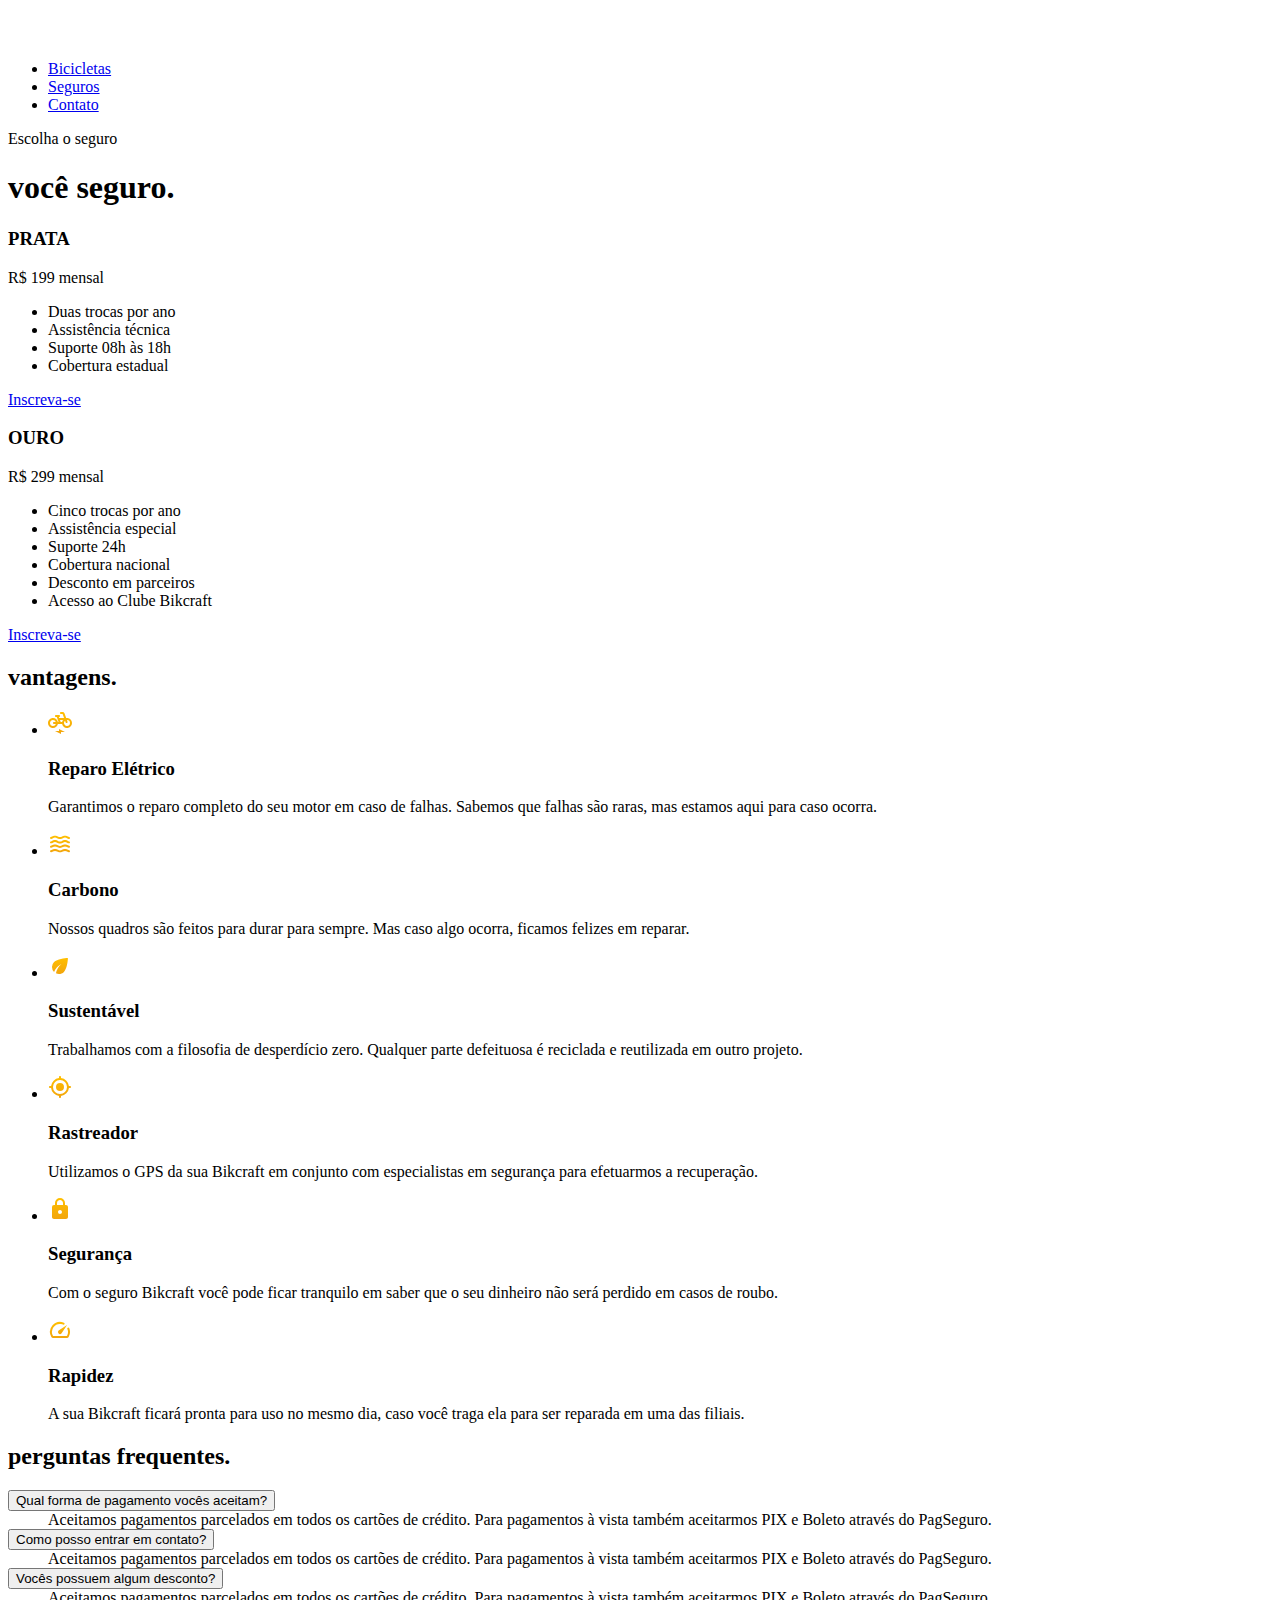
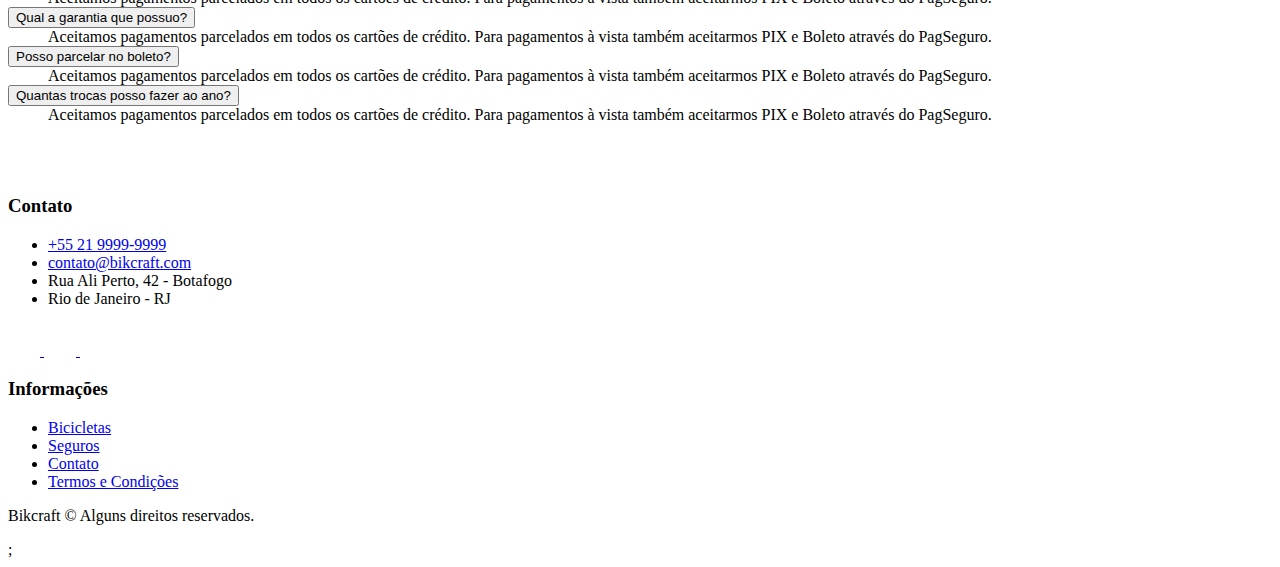
==== bikcraft-main/seguros.html @ 28dd852f "adicionando arquivos de midia" ====
<!DOCTYPE html>
<html lang="pt-br">

<head>
  <meta charset="UTF-8">
  <meta name="viewport" content="width=device-width, initial-scale=1.0">

  <title>Seguros | Bikcraft</title>
  <meta name="description" content="Seguros.">
  <link rel="shortcut icon" href="favicon.svg" type="image/svg+xml">
  <link rel="preload" href="css/style.min.css" as="style">
  <link rel="stylesheet" href="css/style.min.css">

  <link rel="preconnect" href="https://fonts.googleapis.com">
  <link rel="preconnect" href="https://fonts.gstatic.com" crossorigin>
  <link href="https://fonts.googleapis.com/css2?family=Poppins:wght@400;600&family=Roboto:wght@400;500&display=swap"
    rel="stylesheet">
  <script>document.documentElement.classList.add('js');</script>
</head>

<body id="seguros">
  <header class="header-bg">
    <div class="header container">
      <a href="./">
        <img src="./img/bikcraft.svg" width="136" height="32" alt="Bikcraft">
      </a>

      <nav aria-label="primaria">
        <ul class="header-menu font-1-m cor-0">
          <li><a href="./bicicletas.html">Bicicletas</a></li>
          <li><a href="./seguros.html">Seguros</a></li>
          <li><a href="./contato.html">Contato</a></li>
        </ul>
      </nav>
    </div>
  </header>

  <main class="seguros-bg">
    <div class="titulo-bg">
      <div class="titulo container">
        <p class="font-2-l-b cor-5">Escolha o seguro</p>
        <h1 class="font-1-xxl cor-0">você seguro<span class="cor-p1">.</span></h1>
      </div>
    </div>

    <div class="seguros container">

      <div class="seguros-item fadeInLeft" data-anime="200">
        <h3 class="font-1-xl cor-6">PRATA</h3>
        <span class="font-1-xl cor-0">R$ 199 <span class="font-1-xs cor-6">mensal</span></span>
        <ul class="font-2-m cor-0">
          <li>Duas trocas por ano</li>
          <li>Assistência técnica</li>
          <li>Suporte 08h às 18h</li>
          <li>Cobertura estadual</li>
        </ul>
        <a class="botao secundario" href="./orcamento.html?tipo=seguro&produto=prata">Inscreva-se</a>
      </div>

      <div class="seguros-item fadeInRight" data-anime="400">
        <h3 class="font-1-xl cor-p1">OURO</h3>
        <span class="font-1-xl cor-0">R$ 299 <span class="font-1-xs cor-6">mensal</span></span>
        <ul class="font-2-m cor-0">
          <li>Cinco trocas por ano</li>
          <li>Assistência especial</li>
          <li>Suporte 24h</li>
          <li>Cobertura nacional</li>
          <li>Desconto em parceiros</li>
          <li>Acesso ao Clube Bikcraft</li>
        </ul>
        <a class="botao" href="./orcamento.html?tipo=seguro&produto=ouro">Inscreva-se</a>
      </div>
    </div>
  </main>

  <article class="vantagens-bg">
    <div class="vantagens container">
      <h2 class="font-1-xxl cor-0">vantagens<span class="cor-p1">.</span></h2>
      <ul>
        <li>
          <img src="./img/icones/eletrica.svg" width="24" height="24" alt="">
          <h3 class="font-1-l cor-0">Reparo Elétrico</h3>
          <p class="font-2-s cor-5">Garantimos o reparo completo do seu motor em caso de falhas. Sabemos que falhas são
            raras, mas estamos aqui para caso ocorra.</p>
        </li>
        <li>
          <img src="./img/icones/carbono.svg" width="24" height="24" alt="">
          <h3 class="font-1-l cor-0">Carbono</h3>
          <p class="font-2-s cor-5">Nossos quadros são feitos para durar para sempre. Mas caso algo ocorra, ficamos
            felizes em reparar.</p>
        </li>
        <li>
          <img src="./img/icones/sustentavel.svg" width="24" height="24" alt="">
          <h3 class="font-1-l cor-0">Sustentável</h3>
          <p class="font-2-s cor-5">Trabalhamos com a filosofia de desperdício zero. Qualquer parte defeituosa é
            reciclada e reutilizada em outro projeto.</p>
        </li>
        <li>
          <img src="./img/icones/rastreador.svg" width="24" height="24" alt="">
          <h3 class="font-1-l cor-0">Rastreador</h3>
          <p class="font-2-s cor-5">Utilizamos o GPS da sua Bikcraft em conjunto com especialistas em segurança para
            efetuarmos a recuperação.</p>
        </li>
        <li>
          <img src="./img/icones/seguro.svg" width="24" height="24" alt="">
          <h3 class="font-1-l cor-0">Segurança</h3>
          <p class="font-2-s cor-5">Com o seguro Bikcraft você pode ficar tranquilo em saber que o seu dinheiro não será
            perdido em casos de roubo.</p>
        </li>
        <li>
          <img src="./img/icones/velocidade.svg" width="24" height="24" alt="">
          <h3 class="font-1-l cor-0">Rapidez</h3>
          <p class="font-2-s cor-5">A sua Bikcraft ficará pronta para uso no mesmo dia, caso você traga ela para ser
            reparada em uma das filiais.</p>
        </li>
      </ul>
    </div>
  </article>

  <article class="perguntas container">
    <h2 class="font-1-xxl">perguntas frequentes<span class="cor-p1">.</span></h2>

    <dl>
      <div>
        <dt><button class="font-1-m-b" aria-controls="pergunta1" aria-expanded="true">Qual forma de pagamento vocês
            aceitam?</button></dt>
        <dd id="pergunta1" class="font-2-s cor-9 ativa">Aceitamos pagamentos parcelados em todos os cartões de crédito.
          Para pagamentos à vista também aceitarmos PIX e Boleto através do PagSeguro.</dd>
      </div>
      <div>
        <dt><button class="font-1-m-b" aria-controls="pergunta2" aria-expanded="false">Como posso entrar em
            contato?</button></dt>
        <dd id="pergunta2" class="font-2-s cor-9">Aceitamos pagamentos parcelados em todos os cartões de crédito. Para
          pagamentos à vista também aceitarmos PIX e Boleto através do PagSeguro.</dd>
      </div>
      <div>
        <dt><button class="font-1-m-b" aria-controls="pergunta3" aria-expanded="false">Vocês possuem algum
            desconto?</button></dt>
        <dd id="pergunta3" class="font-2-s cor-9">Aceitamos pagamentos parcelados em todos os cartões de crédito. Para
          pagamentos à vista também aceitarmos PIX e Boleto através do PagSeguro.</dd>
      </div>
      <div>
        <dt><button class="font-1-m-b" aria-controls="pergunta4" aria-expanded="false">Qual a garantia que
            possuo?</button></dt>
        <dd id="pergunta4" class="font-2-s cor-9">Aceitamos pagamentos parcelados em todos os cartões de crédito. Para
          pagamentos à vista também aceitarmos PIX e Boleto através do PagSeguro.</dd>
      </div>
      <div>
        <dt><button class="font-1-m-b" aria-controls="pergunta5" aria-expanded="false">Posso parcelar no
            boleto?</button></dt>
        <dd id="pergunta5" class="font-2-s cor-9">Aceitamos pagamentos parcelados em todos os cartões de crédito. Para
          pagamentos à vista também aceitarmos PIX e Boleto através do PagSeguro.</dd>
      </div>
      <div>
        <dt><button class="font-1-m-b" aria-controls="pergunta6" aria-expanded="false">Quantas trocas posso fazer ao
            ano?</button></dt>
        <dd id="pergunta6" class="font-2-s cor-9">Aceitamos pagamentos parcelados em todos os cartões de crédito. Para
          pagamentos à vista também aceitarmos PIX e Boleto através do PagSeguro.</dd>
      </div>
    </dl>
  </article>

  <footer class="footer-bg">
    <div class="footer container">
      <img src="./img/bikcraft.svg" width="136" height="32" alt="Bikcraft">
      <div class="footer-contato">
        <h3 class="font-2-l-b cor-0">Contato</h3>
        <ul class="font-2-m cor-5">
          <li><a href="tel:+552199999999">+55 21 9999-9999</a></li>
          <li><a href="mailto:contato@bikcraft.com">contato@bikcraft.com</a></li>
          <li>Rua Ali Perto, 42 - Botafogo</li>
          <li>Rio de Janeiro - RJ</li>
        </ul>
        <div class="footer-redes">
          <a href="./">
            <img src="./img/redes/instagram.svg" width="32" height="32" alt="Instagram">
          </a>
          <a href="./">
            <img src="./img/redes/facebook.svg" width="32" height="32" alt="Facebook">
          </a>
          <a href="./">
            <img src="./img/redes/youtube.svg" width="32" height="32" alt="Youtube">
          </a>
        </div>
      </div>
      <div class="footer-informacoes">
        <h3 class="font-2-l-b cor-0">Informações</h3>
        <nav>
          <ul class="font-1-m cor-5">
            <li><a href="./bicicletas.html">Bicicletas</a></li>
            <li><a href="./seguros.html">Seguros</a></li>
            <li><a href="./contato.html">Contato</a></li>
            <li><a href="./termos.html">Termos e Condições</a></li>
          </ul>
        </nav>
      </div>
      <p class="footer-copy font-2-m cor-6">Bikcraft © Alguns direitos reservados.</p>
    </div>
  </footer>
  <script src="./js/plugins/simple-anime.js"></script>;
  <script src="./js/script.js"></script>
</body>

</html>
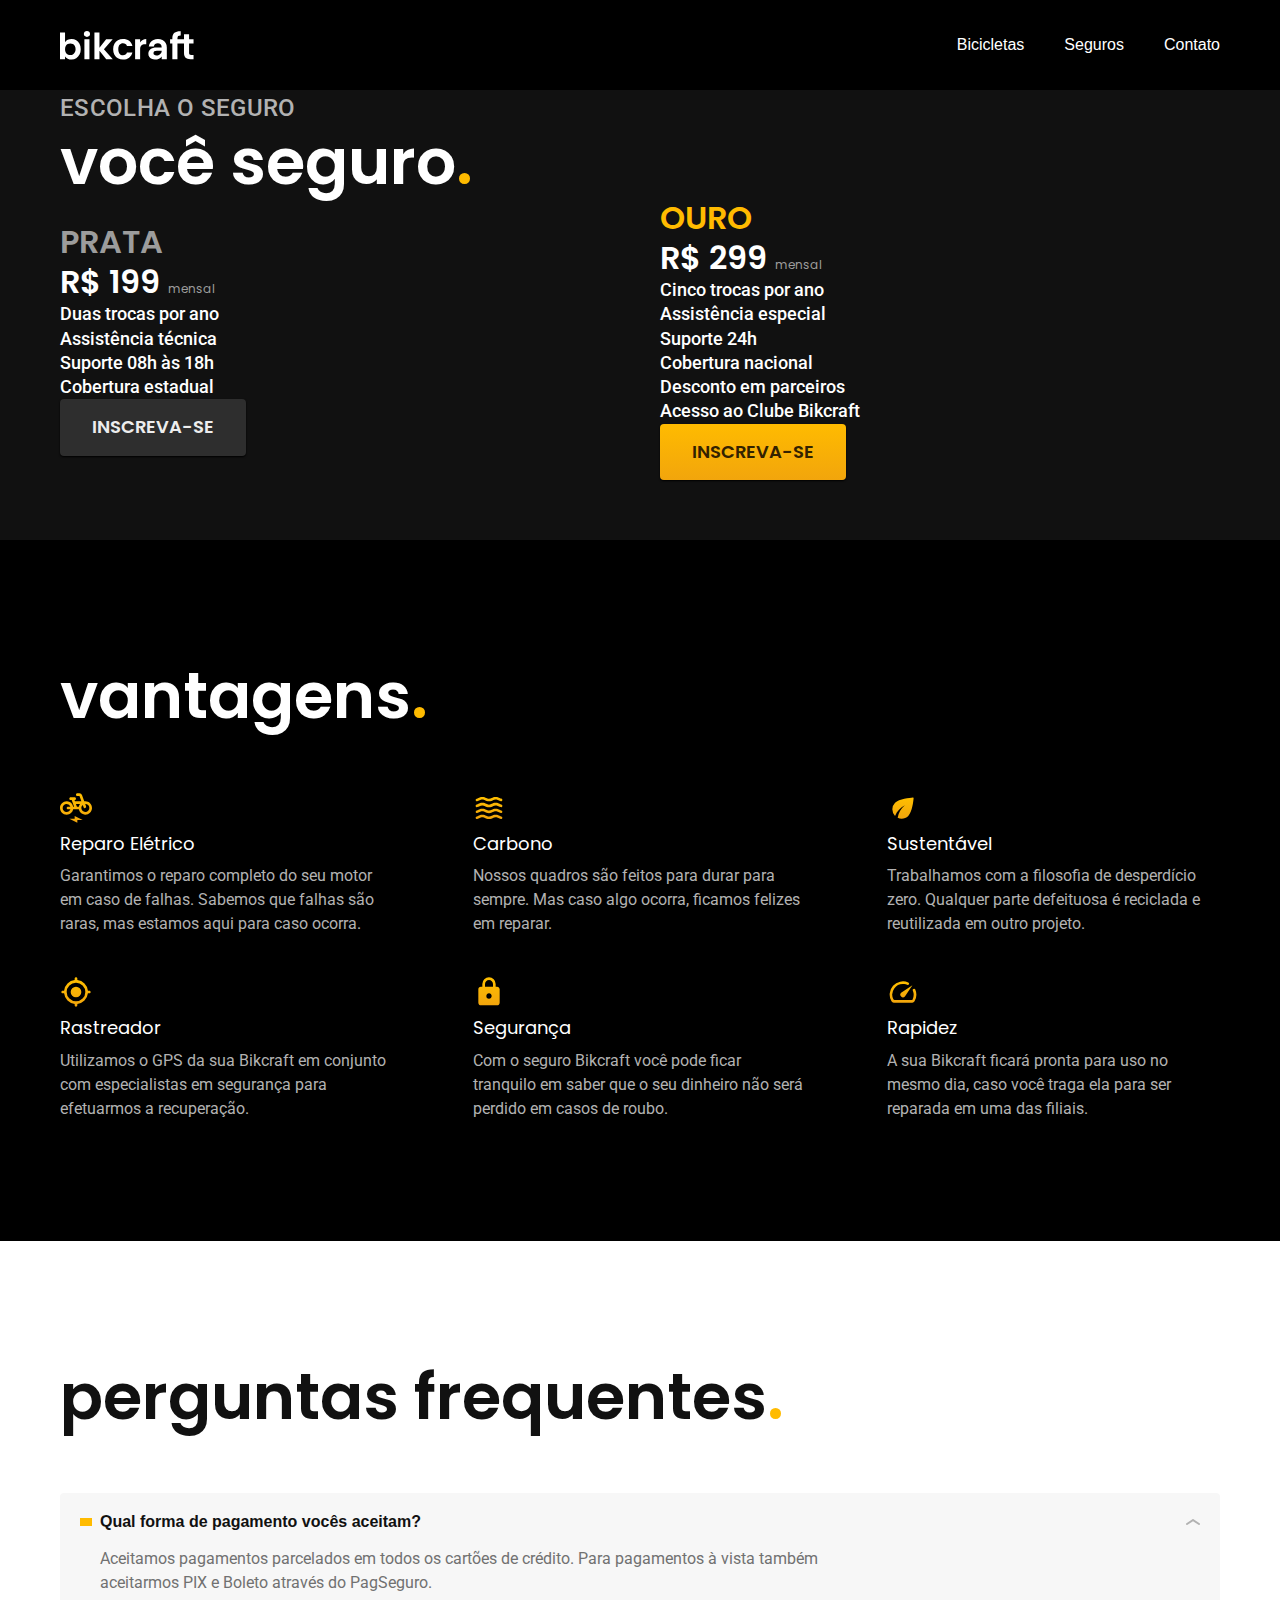
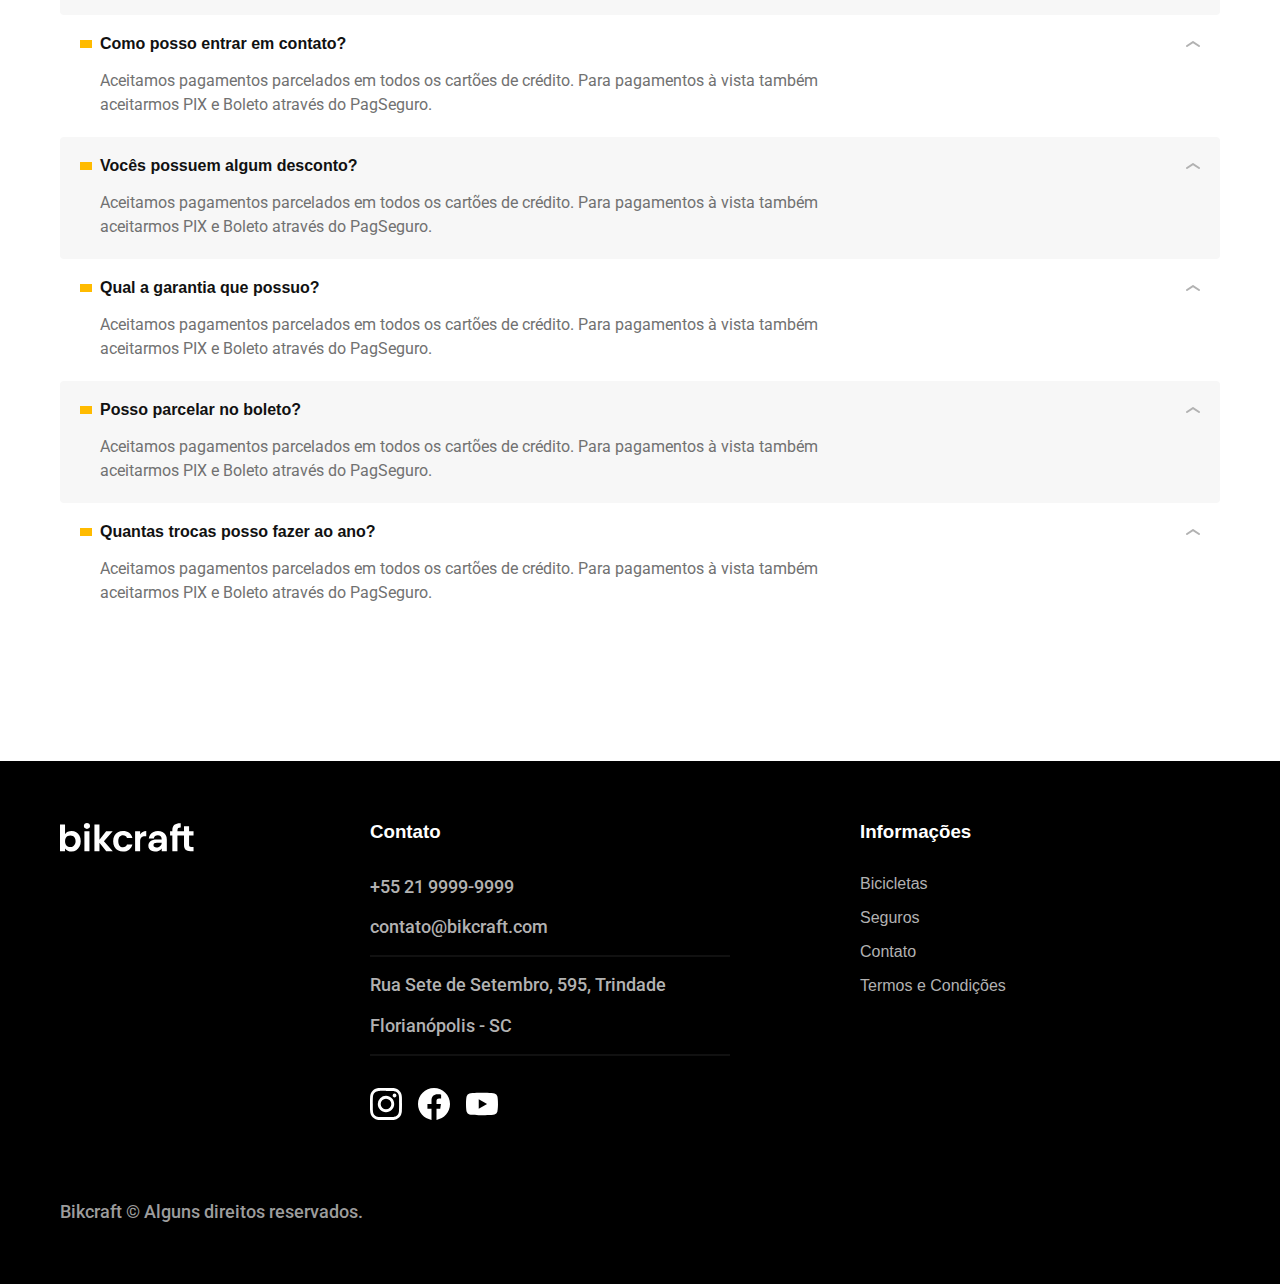
==== commit 06d5d7f8: "css da pagina de seguros" ====
--- a/bikcraft-main/seguros.html
+++ b/bikcraft-main/seguros.html
@@ -7,22 +7,21 @@
 
   <title>Seguros | Bikcraft</title>
   <meta name="description" content="Seguros.">
-  <link rel="shortcut icon" href="favicon.svg" type="image/svg+xml">
-  <link rel="preload" href="css/style.min.css" as="style">
-  <link rel="stylesheet" href="css/style.min.css">
+
+  <link rel="stylesheet" href="./css/style.css">
+
 
   <link rel="preconnect" href="https://fonts.googleapis.com">
   <link rel="preconnect" href="https://fonts.gstatic.com" crossorigin>
-  <link href="https://fonts.googleapis.com/css2?family=Poppins:wght@400;600&family=Roboto:wght@400;500&display=swap"
-    rel="stylesheet">
-  <script>document.documentElement.classList.add('js');</script>
+  <link href="https://fonts.googleapis.com/css2?family=Inclusive+Sans&family=Merriweather:ital,wght@1,900&family=Poppins:wght@400;600&family=Roboto:wght@400;500&display=swap" rel="stylesheet">
+
 </head>
 
 <body id="seguros">
   <header class="header-bg">
     <div class="header container">
       <a href="./">
-        <img src="./img/bikcraft.svg" width="136" height="32" alt="Bikcraft">
+        <img src="./img/bikcraft.svg" alt="Bikcraft">
       </a>
 
       <nav aria-label="primaria">
@@ -38,7 +37,7 @@
   <main class="seguros-bg">
     <div class="titulo-bg">
       <div class="titulo container">
-        <p class="font-2-l-b cor-5">Escolha o seguro</p>
+        <p class="font-2-lb cor-5">Escolha o seguro</p>
         <h1 class="font-1-xxl cor-0">você seguro<span class="cor-p1">.</span></h1>
       </div>
     </div>
@@ -78,37 +77,37 @@
       <h2 class="font-1-xxl cor-0">vantagens<span class="cor-p1">.</span></h2>
       <ul>
         <li>
-          <img src="./img/icones/eletrica.svg" width="24" height="24" alt="">
+          <img src="./img/icones/eletrica.svg" alt="">
           <h3 class="font-1-l cor-0">Reparo Elétrico</h3>
           <p class="font-2-s cor-5">Garantimos o reparo completo do seu motor em caso de falhas. Sabemos que falhas são
             raras, mas estamos aqui para caso ocorra.</p>
         </li>
         <li>
-          <img src="./img/icones/carbono.svg" width="24" height="24" alt="">
+          <img src="./img/icones/carbono.svg" alt="">
           <h3 class="font-1-l cor-0">Carbono</h3>
           <p class="font-2-s cor-5">Nossos quadros são feitos para durar para sempre. Mas caso algo ocorra, ficamos
             felizes em reparar.</p>
         </li>
         <li>
-          <img src="./img/icones/sustentavel.svg" width="24" height="24" alt="">
+          <img src="./img/icones/sustentavel.svg" alt="">
           <h3 class="font-1-l cor-0">Sustentável</h3>
           <p class="font-2-s cor-5">Trabalhamos com a filosofia de desperdício zero. Qualquer parte defeituosa é
             reciclada e reutilizada em outro projeto.</p>
         </li>
         <li>
-          <img src="./img/icones/rastreador.svg" width="24" height="24" alt="">
+          <img src="./img/icones/rastreador.svg" alt="">
           <h3 class="font-1-l cor-0">Rastreador</h3>
           <p class="font-2-s cor-5">Utilizamos o GPS da sua Bikcraft em conjunto com especialistas em segurança para
             efetuarmos a recuperação.</p>
         </li>
         <li>
-          <img src="./img/icones/seguro.svg" width="24" height="24" alt="">
+          <img src="./img/icones/seguro.svg" alt="">
           <h3 class="font-1-l cor-0">Segurança</h3>
           <p class="font-2-s cor-5">Com o seguro Bikcraft você pode ficar tranquilo em saber que o seu dinheiro não será
             perdido em casos de roubo.</p>
         </li>
         <li>
-          <img src="./img/icones/velocidade.svg" width="24" height="24" alt="">
+          <img src="./img/icones/velocidade.svg" alt="">
           <h3 class="font-1-l cor-0">Rapidez</h3>
           <p class="font-2-s cor-5">A sua Bikcraft ficará pronta para uso no mesmo dia, caso você traga ela para ser
             reparada em uma das filiais.</p>
@@ -122,39 +121,39 @@
 
     <dl>
       <div>
-        <dt><button class="font-1-m-b" aria-controls="pergunta1" aria-expanded="true">Qual forma de pagamento vocês
+        <dt class="font-1-mb">Qual forma de pagamento vocês
             aceitam?</button></dt>
-        <dd id="pergunta1" class="font-2-s cor-9 ativa">Aceitamos pagamentos parcelados em todos os cartões de crédito.
+        <dd class="font-2-s cor-9 ativa">Aceitamos pagamentos parcelados em todos os cartões de crédito.
           Para pagamentos à vista também aceitarmos PIX e Boleto através do PagSeguro.</dd>
       </div>
       <div>
-        <dt><button class="font-1-m-b" aria-controls="pergunta2" aria-expanded="false">Como posso entrar em
+        <dt class="font-1-mb">Como posso entrar em
             contato?</button></dt>
-        <dd id="pergunta2" class="font-2-s cor-9">Aceitamos pagamentos parcelados em todos os cartões de crédito. Para
-          pagamentos à vista também aceitarmos PIX e Boleto através do PagSeguro.</dd>
-      </div>
-      <div>
-        <dt><button class="font-1-m-b" aria-controls="pergunta3" aria-expanded="false">Vocês possuem algum
+        <dd class="font-2-s cor-9">Aceitamos pagamentos parcelados em todos os cartões de crédito. Para
+          pagamentos à vista também aceitarmos PIX e Boleto através do PagSeguro.</dd>
+      </div>
+      <div>
+        <dt class="font-1-mb">Vocês possuem algum
             desconto?</button></dt>
-        <dd id="pergunta3" class="font-2-s cor-9">Aceitamos pagamentos parcelados em todos os cartões de crédito. Para
-          pagamentos à vista também aceitarmos PIX e Boleto através do PagSeguro.</dd>
-      </div>
-      <div>
-        <dt><button class="font-1-m-b" aria-controls="pergunta4" aria-expanded="false">Qual a garantia que
+        <dd class="font-2-s cor-9">Aceitamos pagamentos parcelados em todos os cartões de crédito. Para
+          pagamentos à vista também aceitarmos PIX e Boleto através do PagSeguro.</dd>
+      </div>
+      <div>
+        <dt class="font-1-mb">Qual a garantia que
             possuo?</button></dt>
-        <dd id="pergunta4" class="font-2-s cor-9">Aceitamos pagamentos parcelados em todos os cartões de crédito. Para
-          pagamentos à vista também aceitarmos PIX e Boleto através do PagSeguro.</dd>
-      </div>
-      <div>
-        <dt><button class="font-1-m-b" aria-controls="pergunta5" aria-expanded="false">Posso parcelar no
+        <dd class="font-2-s cor-9">Aceitamos pagamentos parcelados em todos os cartões de crédito. Para
+          pagamentos à vista também aceitarmos PIX e Boleto através do PagSeguro.</dd>
+      </div>
+      <div>
+        <dt class="font-1-mb">Posso parcelar no
             boleto?</button></dt>
-        <dd id="pergunta5" class="font-2-s cor-9">Aceitamos pagamentos parcelados em todos os cartões de crédito. Para
-          pagamentos à vista também aceitarmos PIX e Boleto através do PagSeguro.</dd>
-      </div>
-      <div>
-        <dt><button class="font-1-m-b" aria-controls="pergunta6" aria-expanded="false">Quantas trocas posso fazer ao
+        <dd class="font-2-s cor-9">Aceitamos pagamentos parcelados em todos os cartões de crédito. Para
+          pagamentos à vista também aceitarmos PIX e Boleto através do PagSeguro.</dd>
+      </div>
+      <div>
+        <dt class="font-1-mb">Quantas trocas posso fazer ao
             ano?</button></dt>
-        <dd id="pergunta6" class="font-2-s cor-9">Aceitamos pagamentos parcelados em todos os cartões de crédito. Para
+        <dd class="font-2-s cor-9">Aceitamos pagamentos parcelados em todos os cartões de crédito. Para
           pagamentos à vista também aceitarmos PIX e Boleto através do PagSeguro.</dd>
       </div>
     </dl>
@@ -162,24 +161,24 @@
 
   <footer class="footer-bg">
     <div class="footer container">
-      <img src="./img/bikcraft.svg" width="136" height="32" alt="Bikcraft">
+      <img src="./img/bikcraft.svg" alt="Bikcraft">
       <div class="footer-contato">
         <h3 class="font-2-l-b cor-0">Contato</h3>
         <ul class="font-2-m cor-5">
           <li><a href="tel:+552199999999">+55 21 9999-9999</a></li>
           <li><a href="mailto:contato@bikcraft.com">contato@bikcraft.com</a></li>
-          <li>Rua Ali Perto, 42 - Botafogo</li>
-          <li>Rio de Janeiro - RJ</li>
+          <li>Rua Sete de Setembro, 595, Trindade</li>
+          <li>Florianópolis - SC</li>
         </ul>
         <div class="footer-redes">
           <a href="./">
-            <img src="./img/redes/instagram.svg" width="32" height="32" alt="Instagram">
+            <img src="./img/redes/instagram.svg" alt="Instagram">
           </a>
           <a href="./">
-            <img src="./img/redes/facebook.svg" width="32" height="32" alt="Facebook">
+            <img src="./img/redes/facebook.svg" alt="Facebook">
           </a>
           <a href="./">
-            <img src="./img/redes/youtube.svg" width="32" height="32" alt="Youtube">
+            <img src="./img/redes/youtube.svg" alt="Youtube">
           </a>
         </div>
       </div>
@@ -197,8 +196,6 @@
       <p class="footer-copy font-2-m cor-6">Bikcraft © Alguns direitos reservados.</p>
     </div>
   </footer>
-  <script src="./js/plugins/simple-anime.js"></script>;
-  <script src="./js/script.js"></script>
 </body>
 
 </html>--- a/bikcraft-main/css/style.css
+++ b/bikcraft-main/css/style.css
@@ -0,0 +1,21 @@
+@import "./global/global.css";
+@import "./global/header.css";
+@import "./global/footer.css";
+
+/*utilidades*/
+@import "./utilidades/tipografia.css";
+@import "./utilidades/componentes.css";
+@import "./utilidades/cores.css";
+/*Home*/
+@import "./home/introducao.css";
+
+/*Home*/
+@import "./bicicletas/bicicletas-lista.css";
+@import "./home/tecnologia.css";
+@import "./home/parceiros.css";
+@import "./home/depoimento.css";
+
+/*Seguros*/
+@import "./seguros/seguros.css";
+@import "./seguros/vantagens.css";
+@import "./seguros/perguntas.css";
